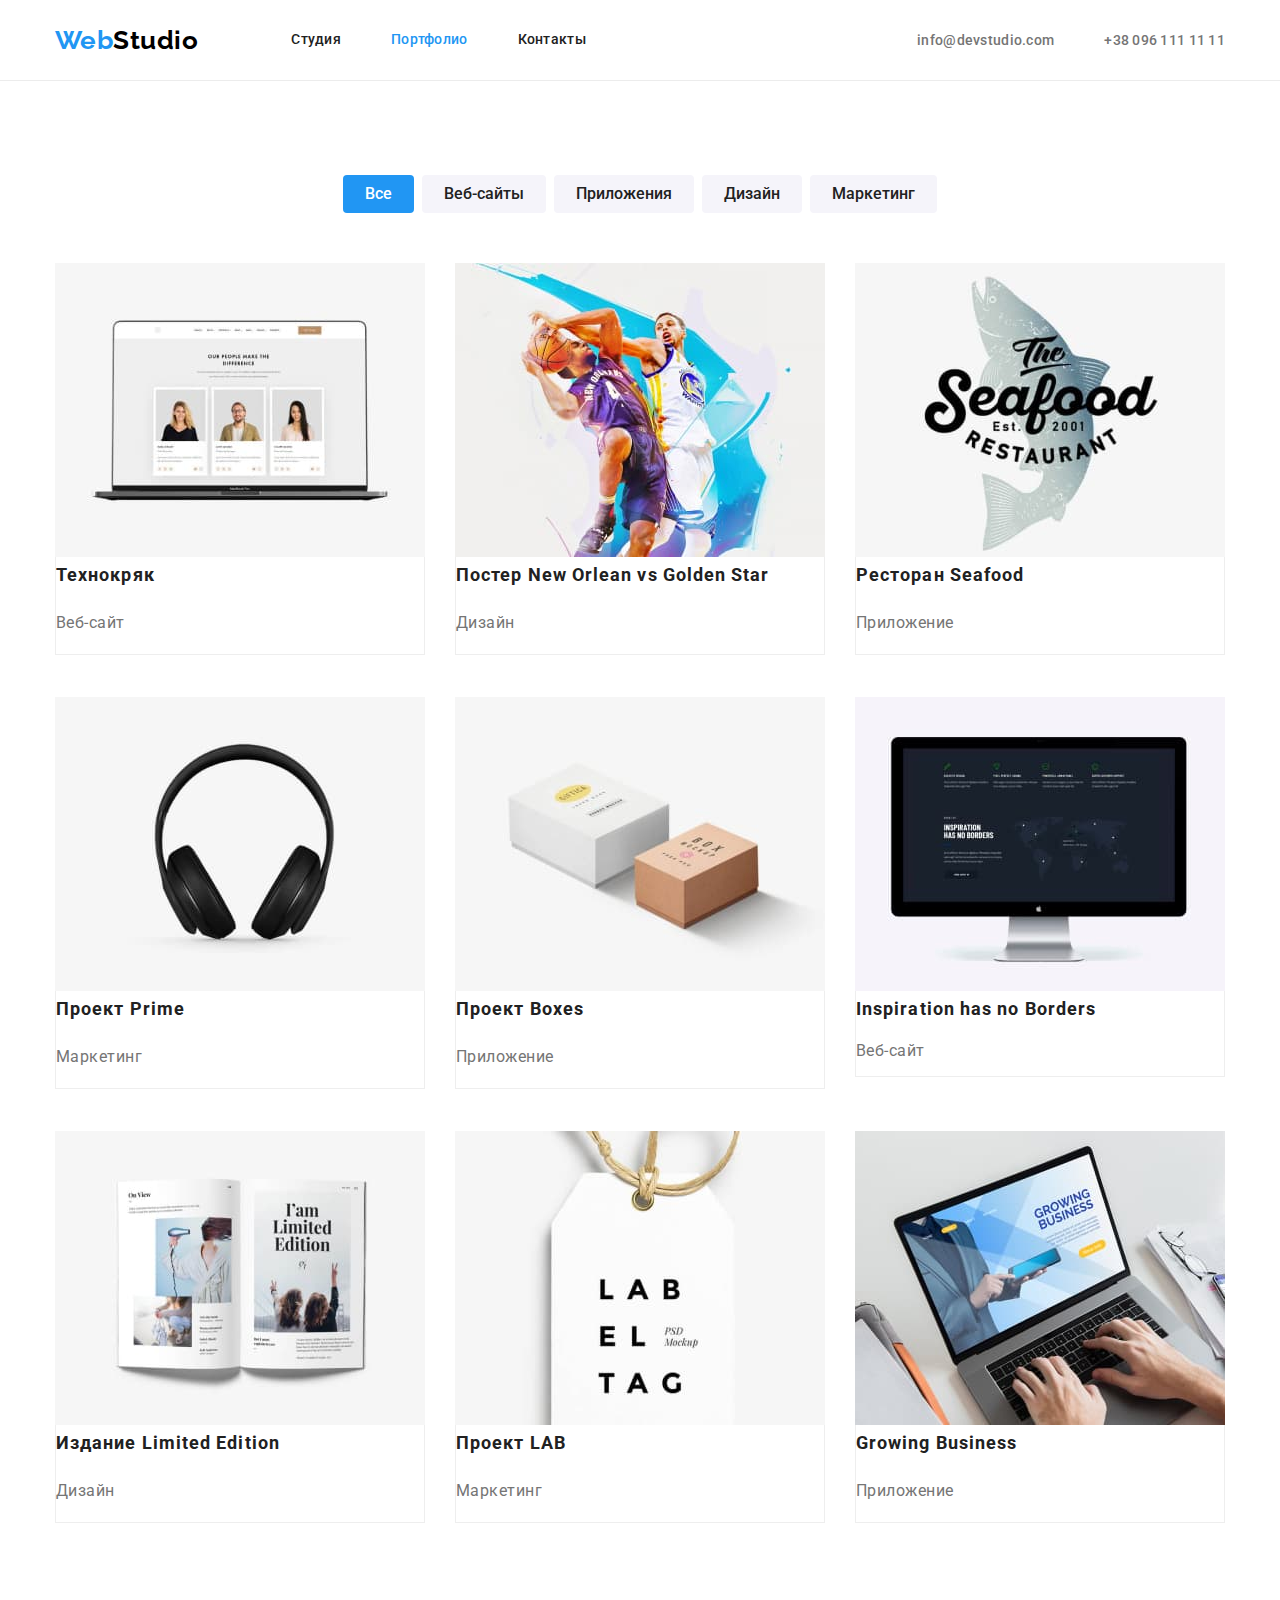
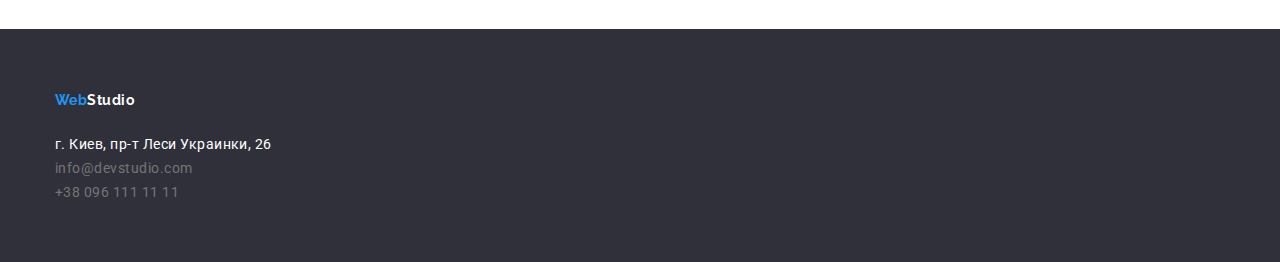
==== portfolio.html @ 9aa397da "додає відступи та позиціонує елементи" ====
<!DOCTYPE html>
<html lang="ru">
  <head>
    <meta charset="UTF-8" />
    <meta http-equiv="X-UA-Compatible" content="IE=edge" />
    <meta name="viewport" content="width=device-width, initial-scale=1.0" />
    <title>Портфолио</title>
    <link rel="preconnect" href="https://fonts.googleapis.com" />
    <link rel="preconnect" href="https://fonts.gstatic.com" crossorigin />
    <link
      href="https://fonts.googleapis.com/css2?family=Montserrat:wght@400;700&family=Raleway:wght@700&family=Roboto:wght@400;500;700;900&family=Tangerine:wght@400;700&display=swap"
      rel="stylesheet"
    />
    <link
      rel="stylesheet"
      href="https://cdnjs.cloudflare.com/ajax/libs/modern-normalize/1.1.0/modern-normalize.min.css"
    />
    <link rel="stylesheet" href="./css/styles.css" />
  </head>

  <body>
    <!-- header -->
    <header class="header">
      <div class="container header-container">
        <nav class="header-nav">
          <a href="./index.html" class="logo link"><span class="accent">Web</span>Studio</a>
          <ul class="header-nav-list list">
            <li class="header-nav-item">
              <a href="./index.html" class="header-nav-link link">Студия</a>
            </li>
            <li class="header-nav-item">
              <a href="./portfolio.html" class="header-nav-link link current">Портфолио</a>
            </li>
            <li class="header-nav-item"><a href="" class="header-nav-link link">Контакты</a></li>
          </ul>
        </nav>
        <ul class="header-contacts-list list">
          <li class="header-contacts-item">
            <a href="mailto:info@devstudio.com" class="header-contacts-link link"
              >info@devstudio.com</a
            >
          </li>
          <li class="header-contacts-item">
            <a href="tel:+380961111111" class="header-contacts-link link">+38 096 111 11 11</a>
          </li>
        </ul>
      </div>
    </header>

    <main>
      <!-- projects -->
      <section class="projects section">
        <div class="container">
          <h1 class="portfolio-title visually-hidden">Наши проекты</h1>
          <ul class="projects-list-btn list">
            <li class="projects-item-btn"><button type="button" class="btn active">Все</button></li>
            <li class="projects-item-btn"><button type="button" class="btn">Веб-сайты</button></li>
            <li class="projects-item-btn"><button type="button" class="btn">Приложения</button></li>
            <li class="projects-item-btn"><button type="button" class="btn">Дизайн</button></li>
            <li class="projects-item-btn"><button type="button" class="btn">Маркетинг</button></li>
          </ul>

          <ul class="projects-list list">
            <li class="projects-item">
              <a href="" class="projects-link link">
                <img
                  src="./images/portfolio-one.jpg"
                  alt="Web-страница открыта на ноутбуке"
                  width="370"
                  height="294"
                />
                <div class="projects-text-border">
                  <h2 class="projects-title">Технокряк</h2>
                  <p class="projects-text">Веб-сайт</p>
                </div>
              </a>
            </li>
            <li class="projects-item">
              <a href="" class="projects-link link">
                <img
                  src="./images/portfolio-two.jpg"
                  alt="Два баскетболиста"
                  width="370"
                  height="294"
                />
                <div class="projects-text-border">
                  <h2 class="projects-title">Постер New Orlean vs Golden Star</h2>
                  <p class="projects-text">Дизайн</p>
                </div>
              </a>
            </li>
            <li class="projects-item">
              <a href="" class="projects-link link">
                <img
                  src="./images/portfolio-three.jpg"
                  alt="Логотип ресторана морской еды"
                  width="370"
                  height="294"
                />
                <div class="projects-text-border">
                  <h2 class="projects-title">Ресторан Seafood</h2>
                  <p class="projects-text">Приложение</p>
                </div>
              </a>
            </li>
            <li class="projects-item">
              <a href="" class="projects-link link">
                <img src="./images/portfolio-four.jpg" alt="Наушники" width="370" height="294" />
                <div class="projects-text-border">
                  <h2 class="projects-title">Проект Prime</h2>
                  <p class="projects-text">Маркетинг</p>
                </div>
              </a>
            </li>
            <li class="projects-item">
              <a href="" class="projects-link link">
                <img
                  src="./images/portfolio-five.jpg"
                  alt="Две коробочки"
                  width="370"
                  height="294"
                />
                <div class="projects-text-border">
                  <h2 class="projects-title">Проект Boxes</h2>
                  <p class="projects-text">Приложение</p>
                </div>
              </a>
            </li>
            <li class="projects-item">
              <a href="" class="projects-link link">
                <img
                  src="./images/portfolio-six.jpg"
                  alt="Монитор компьютера"
                  width="370"
                  height="294"
                />
                <div class="projects-text-border">
                  <h2 class="projects-title">Inspiration has no Borders</h2>
                  <p>Веб-сайт</p>
                </div>
              </a>
            </li>
            <li class="projects-item">
              <a href="" class="projects-link link">
                <img
                  src="./images/portfolio-seven.jpg"
                  alt="Отркрытый журнал"
                  width="370"
                  height="294"
                />
                <div class="projects-text-border">
                  <h2 class="projects-title">Издание Limited Edition</h2>
                  <p class="projects-text">Дизайн</p>
                </div>
              </a>
            </li>
            <li class="projects-item">
              <a href="" class="projects-link link">
                <img src="./images/portfolio-eight.jpg" alt="Етикетка" width="370" height="294" />
                <div class="projects-text-border">
                  <h2 class="projects-title">Проект LAB</h2>
                  <p class="projects-text">Маркетинг</p>
                </div>
              </a>
            </li>
            <li class="projects-item">
              <a href="" class="projects-link link">
                <img
                  src="./images/portfolio-nine.jpg"
                  alt="На ноутбуке открыто приложение"
                  width="370"
                  height="294"
                />
                <div class="projects-text-border">
                  <h2 class="projects-title">Growing Business</h2>
                  <p class="projects-text">Приложение</p>
                </div>
              </a>
            </li>
          </ul>
        </div>
      </section>
    </main>

    <!-- footer -->
    <footer class="footer">
      <div class="container">
        <a href="./index.html" class="logo link"><span class="accent">Web</span>Studio</a>
        <address>
          <ul class="footer-list list">
            <li class="footer-item">
              <a href="https://goo.gl/maps/piqngm7oDQpEDh6u6" class="footer-map-link link"
                >г. Киев, пр-т Леси Украинки, 26</a
              >
            </li>
            <li class="footer-item">
              <a href="mailto:info@devstudio.com" class="footer-contacts-link link"
                >info@devstudio.com</a
              >
            </li>
            <li class="footer-item">
              <a href="tel:+380961111111" class="footer-contacts-link link">+38 096 111 11 11</a>
            </li>
          </ul>
        </address>
      </div>
    </footer>
  </body>
</html>
---- css/styles.css ----
:root {
  --primary-text-color: #757575;
  --title-text-color: #212121;
  --logo-black: #000000;
  --acent-color: #2196f3;
  --background-hero: #2f303a;
  --primary-white-color: #ffffff;
  --team-btn-background: #f5f4fa;
  --footer-background: #2f303a;
  --footer-link-alpha: gba(255, 255, 255, 0.6);
}
body {
  font-family: Roboto, sans-serif;
  color: var(--primary-text-color);
  letter-spacing: 0.03em;
  background-color: var(--primary-white-color);
  font-size: 16px;
}

html {
  box-sizing: border-box;
}
*,
*::after,
*::before {
  box-sizing: inherit;
} /* Стили для обнуления верхних отступов у элементов */
h1,
h2,
h3,
h4,
h5,
h6,
p {
  margin-top: 0;
} /* Класс для обнуления базовых свойств у списков (ul) */
.list {
  list-style: none;
  padding-left: 0;
  margin: 0;
} /* Класс для обнуления базовых свойств у ссылок */
.link {
  text-decoration: none;
  color: inherit;
} /* Свойства для корректного отображения картинок */
img {
  display: block;
  max-width: 100%;
  height: auto;
} /* Свойства для обнуления курсива у address */
address {
  font-style: normal;
}

.container {
  width: 1200px;
  margin: 0 auto;
  padding: 0 15px;
}

.section {
  padding-top: 94px;
  padding-bottom: 94px;
}

/* header */
.header {
  border-bottom: 1px solid #ececec;
}
.header-container {
  display: flex;
  align-items: center;
}
.header-nav {
  display: flex;
  align-items: center;
}
.header-nav-list {
  display: flex;
  margin-left: 93px;
}
.header-nav-link {
  display: block;
  padding-top: 32px;
  padding-bottom: 32px;
}
.header-contacts-list {
  display: flex;
  margin-left: auto;
}
.header-nav-item:not(:last-child),
.header-contacts-item:not(:last-child) {
  margin-right: 50px;
}

.logo {
  font-family: Raleway, sans-serif;
  font-style: normal;
  font-weight: 700;
  font-size: 26px;
  line-height: 1.19;
  color: var(--logo-black);
}
.accent {
  color: var(--acent-color);
}
.header-nav-link,
.header-contacts-link {
  font-weight: 500;
  font-size: 14px;
  line-height: 1.14;
  letter-spacing: 0.02em;
}
.header-nav-link {
  color: var(--title-text-color);
}
.header-contacts-link {
  color: var(--primary-text-color);
}
.header-nav-link.current,
.header-nav-link:hover,
.header-nav-link:focus,
.header-contacts-link:hover,
.header-contacts-link:focus {
  color: var(--acent-color);
}

/* hero */
.hero {
  background-color: var(--background-hero);
  text-align: center;
}
.hero-title {
  font-weight: 900;
  font-size: 44px;
  line-height: 1.36;
  letter-spacing: 0.06em;
  text-transform: uppercase;
  color: var(--primary-white-color);
  margin-bottom: 35px;
  max-width: 696px;
  margin-left: auto;
  margin-right: auto;
}
.hero-btn {
  font-family: inherit;
  font-size: inherit;
  line-height: 1.88;
  letter-spacing: 0.06em;
  background-color: var(--acent-color);
  box-shadow: 0px 4px 4px rgba(0, 0, 0, 0.15);
  border-radius: 4px;
  color: var(--primary-white-color);
  cursor: pointer;
  padding: 10px 32px;
  border: none;
}

/* benefits */
.visually-hidden {
  position: absolute;
  width: 1px;
  height: 1px;
  margin: -1px;
  border: 0;
  padding: 0;

  white-space: nowrap;
  clip-path: inset(100%);
  clip: rect(0 0 0 0);
  overflow: hidden;
}
.benefits-list {
  display: flex;
}
.benefits-item:not(:last-child) {
  margin-right: 30px;
}
.benefits-title {
  font-size: 14px;
  line-height: 1.14;
  text-transform: uppercase;
  color: var(--title-text-color);
  margin-bottom: 10px;
}
.benefits-text {
  font-size: 14px;
  line-height: 1.71;
}

/* about */
.about-title,
.team-title {
  font-size: 36px;
  line-height: 1.16;
  text-align: center;
  color: var(--title-text-color);
  margin-bottom: 50px;
}
.about-list {
  display: flex;
}
.about-item:not(:last-child) {
  margin-right: 30px;
}

/* team */
.team {
  background-color: var(--team-btn-background);
}
.team-list {
  display: flex;
}
.team-item:not(:last-child) {
  margin-right: 30px;
}
.team-item {
  box-shadow: 0px 1px 3px rgba(0, 0, 0, 0.12), 0px 1px 1px rgba(0, 0, 0, 0.14),
    0px 2px 1px rgba(0, 0, 0, 0.2);
  border-radius: 0px 0px 4px 4px;
}
.team-item-title {
  font-weight: 500;
  font-size: 16px;
  line-height: 1.18;
  text-align: center;
  color: var(--title-text-color);
  margin-bottom: 10px;
  margin-top: 30px;
}
.team-item-text {
  line-height: 1.18;
  text-align: center;
  margin-bottom: 30px;
}
/* footer */
.footer {
  background-color: var(--footer-background);
  padding-top: 60px;
  padding-bottom: 57px;
}
.footer .logo {
  display: inline-block;
  color: var(--primary-white-color);
  margin-bottom: 20px;
}
.footer .link {
  font-style: normal;
  font-size: 14px;
  line-height: 1.71;
}
.footer-map-link {
  color: var(--primary-white-color);
}
.footer-contacts-link {
  color: var(--footer-link-alpha);
}
.footer-contacts-link:hover,
.footer-contacts-link:focus {
  color: var(--acent-color);
}

/* portfolio */
.projects .btn {
  cursor: pointer;
  font-family: inherit;
  font-size: inherit;
  font-weight: 500;
  line-height: 1.62;
  text-align: center;
  color: var(--title-text-color);
  background-color: var(--team-btn-background);
  border-radius: 4px;
  border: none;
}
.btn.active,
.projects .btn:hover,
.projects .btn:focus {
  background-color: var(--acent-color);
  color: var(--primary-white-color);
}

.projects-list-btn {
  display: flex;
  justify-content: center;
  margin-bottom: 50px;
}

.projects-list-btn .btn {
  padding: 6px 22px;
}
.projects-item-btn:not(:last-child) {
  margin-right: 8px;
}

.projects-list {
  display: flex;
  flex-wrap: wrap;
}

.projects-item {
  margin-right: 30px;
  width: 370px;
  height: 404px;
}
.projects-item:nth-child(-n + 6) {
  margin-bottom: 30px;
}

.projects-item:nth-child(3n) {
  margin-right: 0;
}

.projects-title {
  font-size: 18px;
  line-height: 2;
  letter-spacing: 0.06em;
  color: var(--title-text-color);
}
.projects-text {
  line-height: 1.88;
  color: var(--primary-text-color);
}
.projects-text-border {
  border-left: 1px solid #eeeeee;
  border-bottom: 1px solid #eeeeee;
  border-right: 1px solid #eeeeee;
}
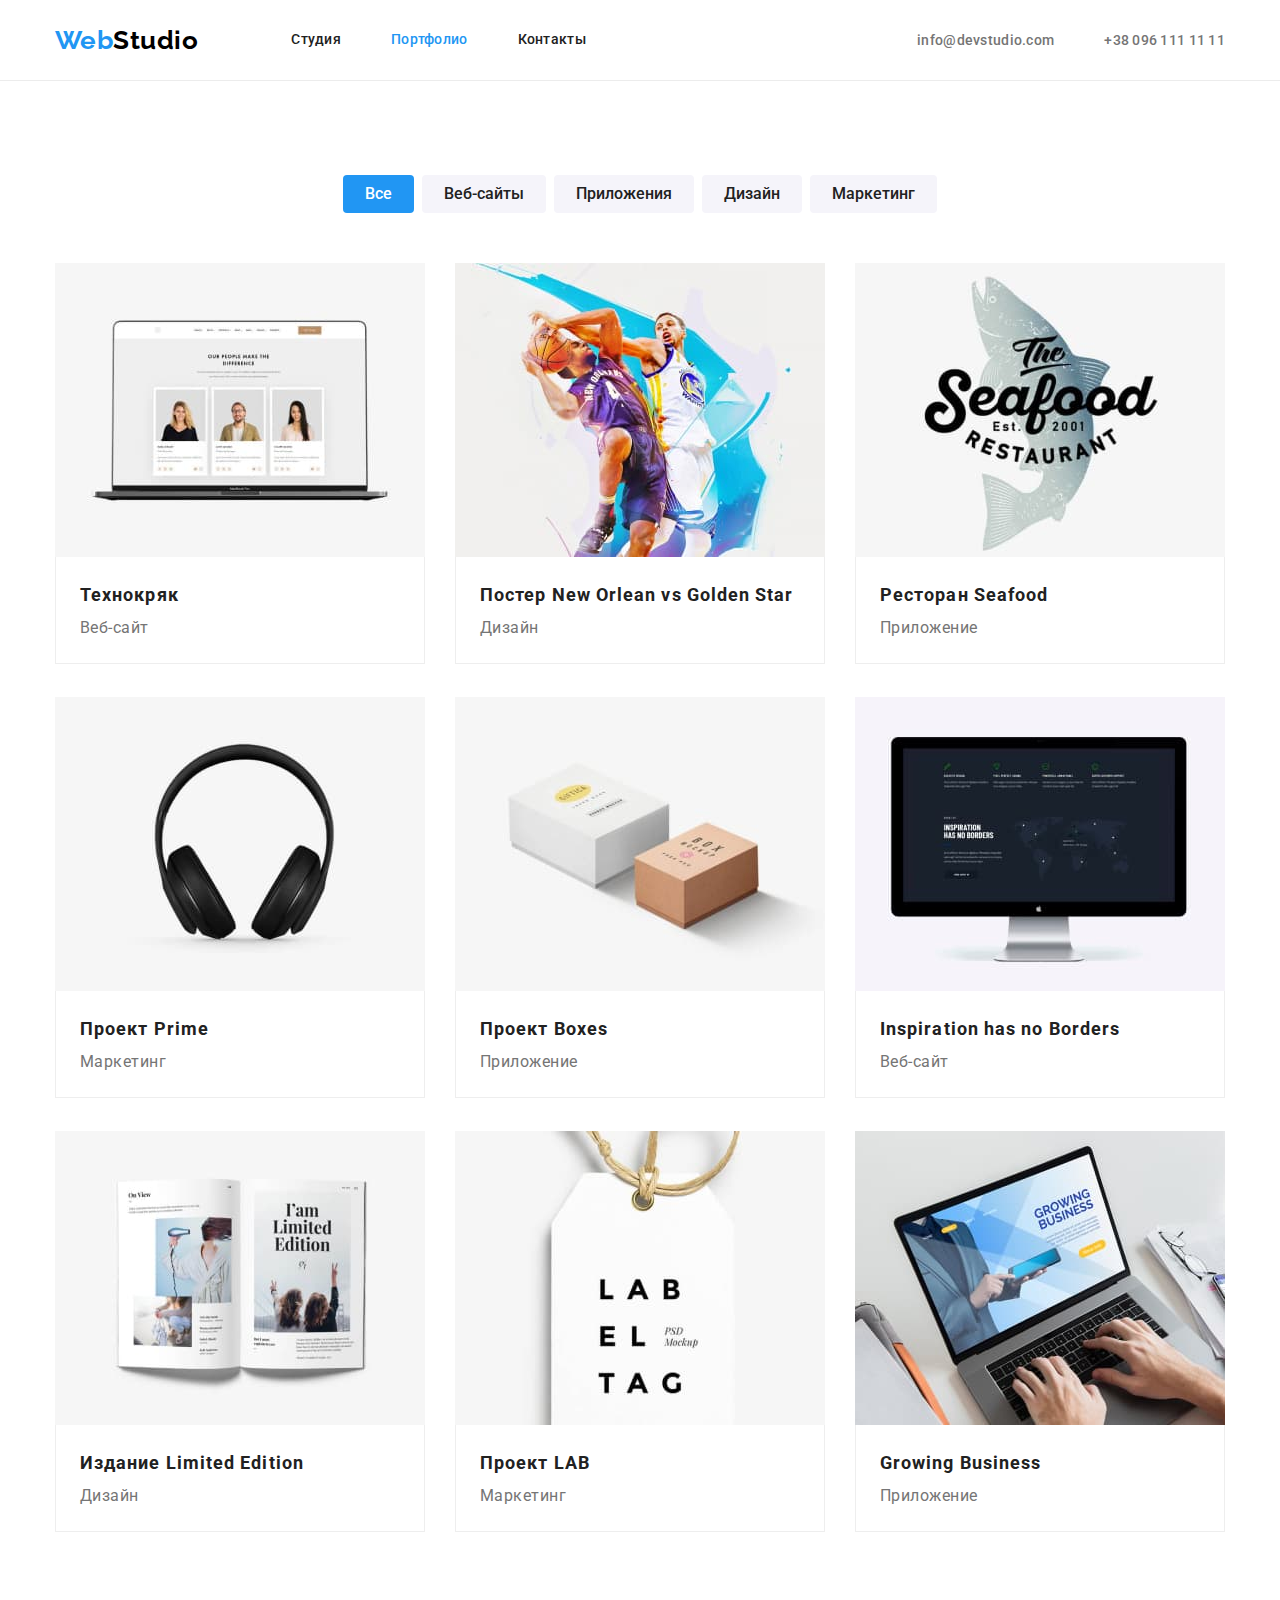
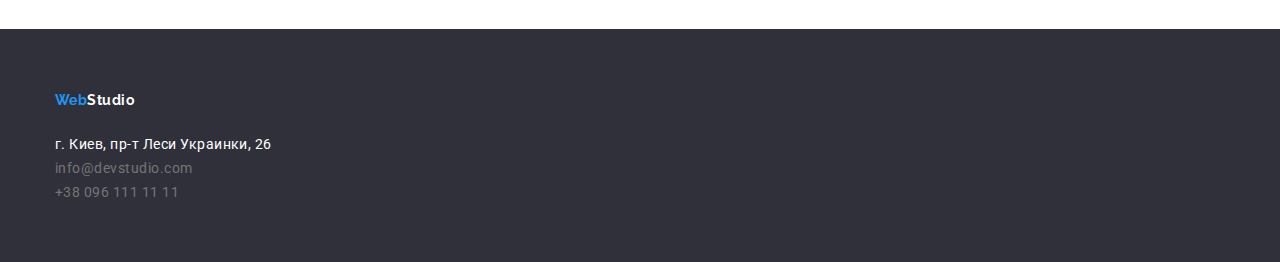
==== commit 0f639f90: "add  fix errors" ====
--- a/portfolio.html
+++ b/portfolio.html
@@ -136,7 +136,7 @@
                 />
                 <div class="projects-text-border">
                   <h2 class="projects-title">Inspiration has no Borders</h2>
-                  <p>Веб-сайт</p>
+                  <p class="projects-text">Веб-сайт</p>
                 </div>
               </a>
             </li>
--- a/css/styles.css
+++ b/css/styles.css
@@ -316,13 +316,16 @@
   line-height: 2;
   letter-spacing: 0.06em;
   color: var(--title-text-color);
+  margin-bottom: 0%;
 }
 .projects-text {
   line-height: 1.88;
   color: var(--primary-text-color);
+  margin-bottom: 0%;
 }
 .projects-text-border {
   border-left: 1px solid #eeeeee;
   border-bottom: 1px solid #eeeeee;
   border-right: 1px solid #eeeeee;
-}
+  padding: 20px 24px;
+}
